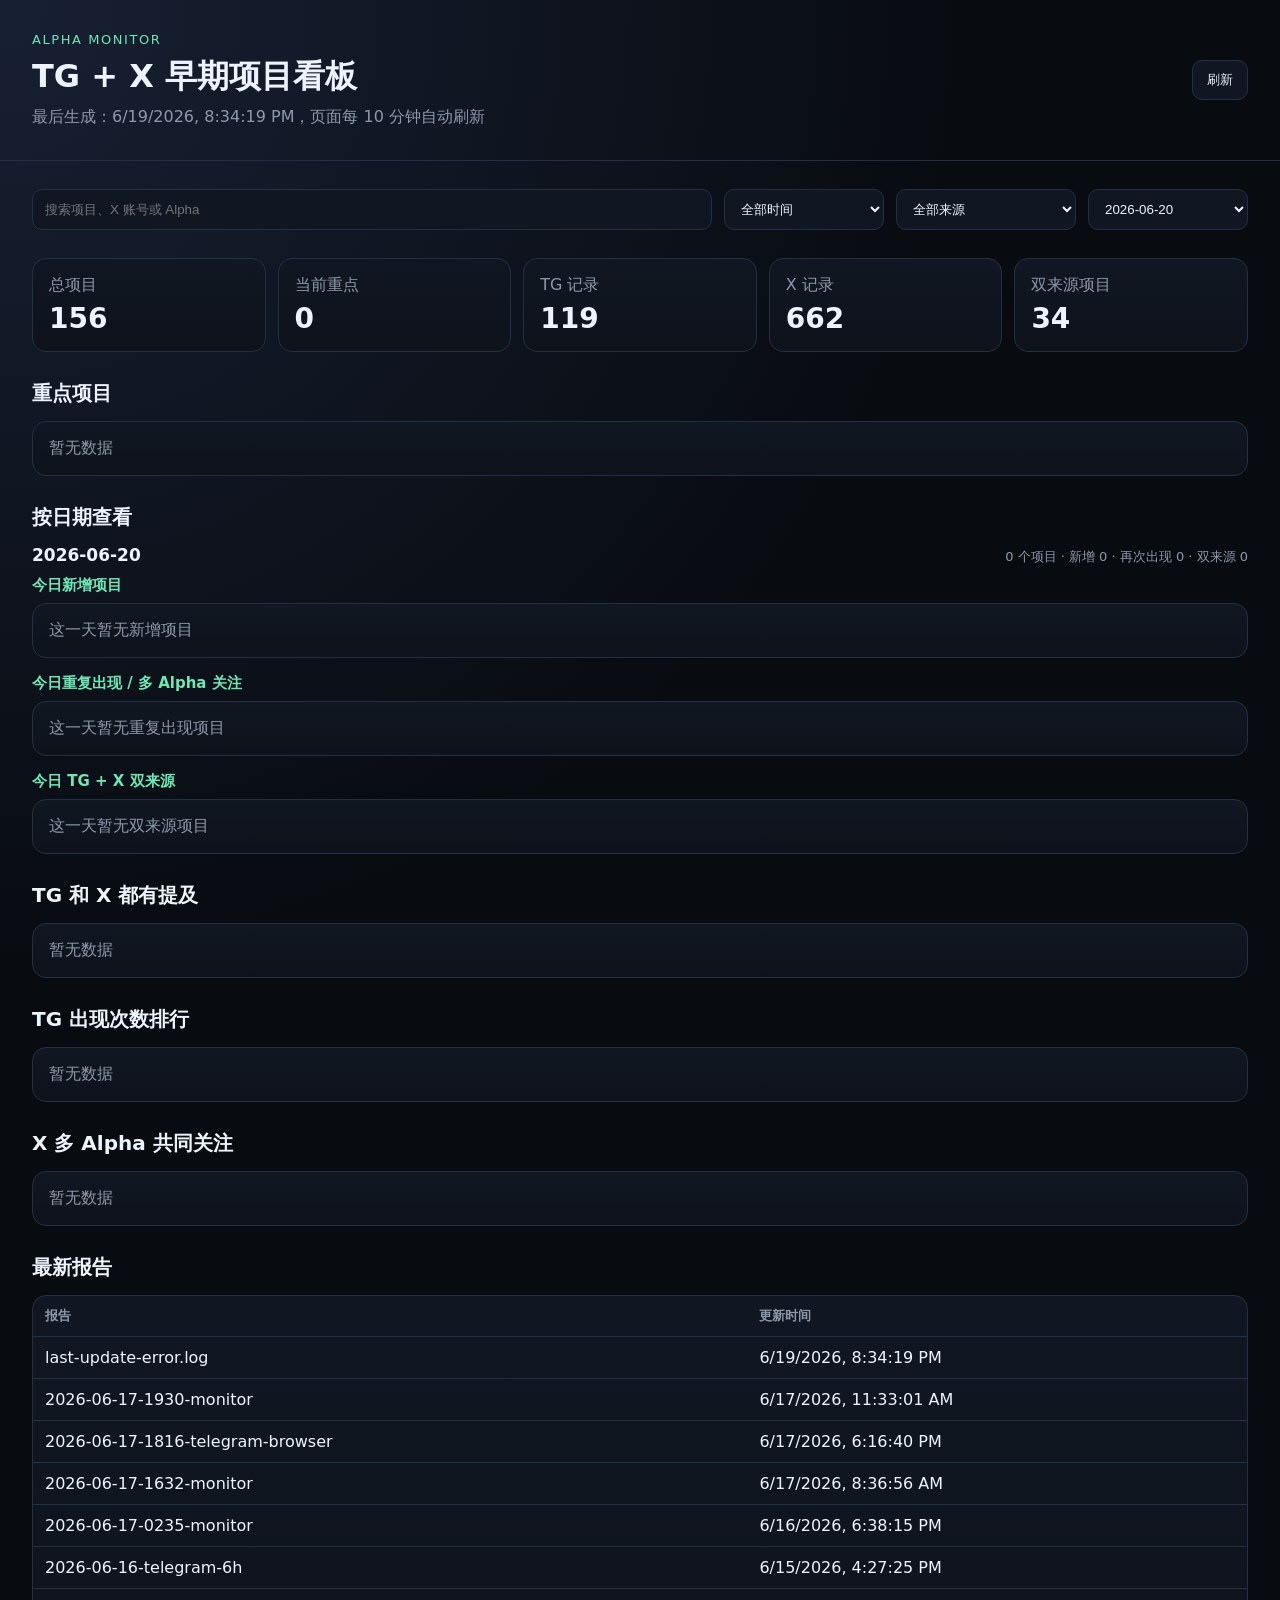
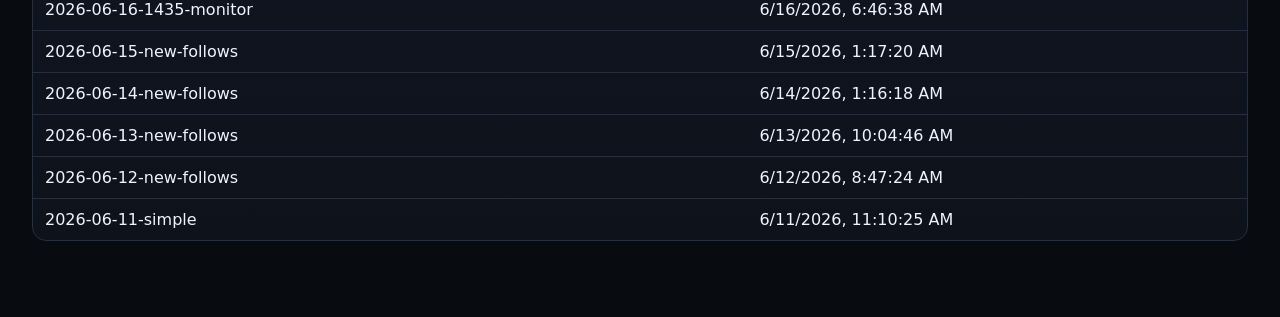
==== site/index.html @ c41d10d9 "Save alpha monitor workspace" ====
<!doctype html>
<html lang="zh-CN">
<head>
  <meta charset="utf-8">
  <meta name="viewport" content="width=device-width, initial-scale=1">
  <title>Alpha 项目监控</title>
  <link rel="stylesheet" href="./styles.css">
</head>
<body>
  <header>
    <div>
      <p class="eyebrow">Alpha Monitor</p>
      <h1>TG + X 早期项目看板</h1>
      <p id="meta">加载中...</p>
    </div>
    <button id="refresh">刷新</button>
  </header>

  <main>
    <section class="filters">
      <input id="search" type="search" placeholder="搜索项目、X 账号或 Alpha">
      <select id="range">
        <option value="all">全部时间</option>
        <option value="6h">最近 6 小时</option>
        <option value="24h">今天 / 24 小时</option>
        <option value="3d">最近 3 天</option>
      </select>
      <select id="source">
        <option value="all">全部来源</option>
        <option value="cross">TG + X 双来源</option>
        <option value="tg">只看 TG</option>
        <option value="x">只看 X</option>
      </select>
      <select id="day">
        <option value="all">全部日期</option>
      </select>
    </section>

    <section class="cards" id="totals"></section>

    <section>
      <h2>重点项目</h2>
      <div id="priority"></div>
    </section>

    <section>
      <h2>按日期查看</h2>
      <div id="daily"></div>
    </section>

    <section>
      <h2>TG 和 X 都有提及</h2>
      <div id="cross"></div>
    </section>

    <section>
      <h2>TG 出现次数排行</h2>
      <div id="tg"></div>
    </section>

    <section>
      <h2>X 多 Alpha 共同关注</h2>
      <div id="xmulti"></div>
    </section>

    <section>
      <h2>最新报告</h2>
      <div id="reports"></div>
    </section>
  </main>

  <script src="./app.js"></script>
</body>
</html>
---- site/styles.css ----
:root {
  color-scheme: dark;
  --bg: #080b10;
  --panel: #111722;
  --panel2: #0d121b;
  --text: #eef4ff;
  --muted: #8d99aa;
  --line: #223044;
  --accent: #6ee7b7;
  --warn: #fbbf24;
}

* { box-sizing: border-box; }
body {
  margin: 0;
  background: radial-gradient(circle at top left, #172033, var(--bg) 42%);
  color: var(--text);
  font-family: ui-sans-serif, system-ui, -apple-system, BlinkMacSystemFont, "Segoe UI", sans-serif;
}

header {
  display: flex;
  align-items: center;
  justify-content: space-between;
  gap: 24px;
  padding: 32px;
  border-bottom: 1px solid var(--line);
}

h1, h2, p { margin: 0; }
h1 { font-size: 32px; }
h2 { margin-bottom: 14px; font-size: 20px; }
main { padding: 28px 32px 48px; }
section { margin: 0 0 28px; }
.eyebrow { color: var(--accent); font-size: 13px; letter-spacing: .12em; text-transform: uppercase; margin-bottom: 8px; }
#meta { color: var(--muted); margin-top: 8px; }

button {
  border: 1px solid var(--line);
  background: var(--panel);
  color: var(--text);
  border-radius: 10px;
  padding: 10px 14px;
  cursor: pointer;
}

input, select {
  width: 100%;
  border: 1px solid var(--line);
  background: var(--panel);
  color: var(--text);
  border-radius: 10px;
  padding: 11px 12px;
  outline: none;
}

input:focus, select:focus, button:hover {
  border-color: var(--accent);
}

.filters {
  display: grid;
  grid-template-columns: minmax(240px, 1fr) 160px 180px 160px;
  gap: 12px;
}

.cards {
  display: grid;
  grid-template-columns: repeat(auto-fit, minmax(170px, 1fr));
  gap: 12px;
}
.card, .table-wrap {
  background: linear-gradient(180deg, var(--panel), var(--panel2));
  border: 1px solid var(--line);
  border-radius: 14px;
}
.card { padding: 16px; }
.card strong { display: block; font-size: 28px; margin-top: 6px; }
.card span { color: var(--muted); }

.table-wrap { overflow: hidden; }
table { width: 100%; border-collapse: collapse; }
th, td {
  padding: 11px 12px;
  border-bottom: 1px solid var(--line);
  text-align: left;
  vertical-align: top;
}
th { color: var(--muted); font-weight: 600; font-size: 13px; }
tr:last-child td { border-bottom: 0; }
a { color: var(--accent); text-decoration: none; }
.project-cell {
  display: flex;
  align-items: center;
  gap: 10px;
  min-width: 180px;
}
.avatar-wrap {
  position: relative;
  width: 34px;
  height: 34px;
  flex: 0 0 34px;
  display: inline-block;
}
.avatar {
  width: 34px;
  height: 34px;
  flex: 0 0 34px;
  border-radius: 50%;
  background: #1b2432;
  border: 1px solid var(--line);
  object-fit: cover;
}
.avatar-img {
  position: absolute;
  inset: 0;
}
.avatar-fallback {
  display: inline-flex;
  align-items: center;
  justify-content: center;
  color: var(--muted);
  font-size: 13px;
}
.handle {
  margin-top: 2px;
  color: var(--muted);
  font-size: 12px;
}
.tag {
  display: inline-block;
  margin: 0 4px 4px 0;
  padding: 3px 7px;
  border: 1px solid var(--line);
  border-radius: 999px;
  color: var(--muted);
  font-size: 12px;
}
.level {
  display: inline-block;
  min-width: 42px;
  padding: 4px 8px;
  border-radius: 999px;
  font-size: 12px;
  font-weight: 700;
  text-align: center;
}
.level-high {
  color: #07130e;
  background: var(--accent);
}
.level-mid {
  color: #211704;
  background: var(--warn);
}
.level-watch {
  color: var(--muted);
  border: 1px solid var(--line);
}
.empty { color: var(--muted); padding: 16px; }
.score { color: var(--warn); font-weight: 700; }
.day-block {
  margin-bottom: 18px;
}
.day-title {
  display: flex;
  align-items: baseline;
  justify-content: space-between;
  gap: 12px;
  margin: 0 0 10px;
}
.day-title h3 {
  margin: 0;
  font-size: 17px;
}
.day-title span {
  color: var(--muted);
  font-size: 13px;
}
.subsection {
  margin: 0 0 16px;
}
.subsection h4 {
  margin: 0 0 8px;
  color: var(--accent);
  font-size: 15px;
}
.source-line {
  margin-bottom: 4px;
}
.status-new,
.status-repeat {
  display: inline-block;
  margin: 0 6px 4px 0;
  padding: 4px 8px;
  border-radius: 999px;
  font-size: 12px;
  font-weight: 800;
}
.status-new {
  color: #07130e;
  background: var(--accent);
}
.status-repeat {
  color: #211704;
  background: var(--warn);
}

@media (max-width: 760px) {
  header {
    align-items: flex-start;
    flex-direction: column;
  }
  .filters {
    grid-template-columns: 1fr;
  }
  th, td {
    padding: 10px 9px;
  }
}
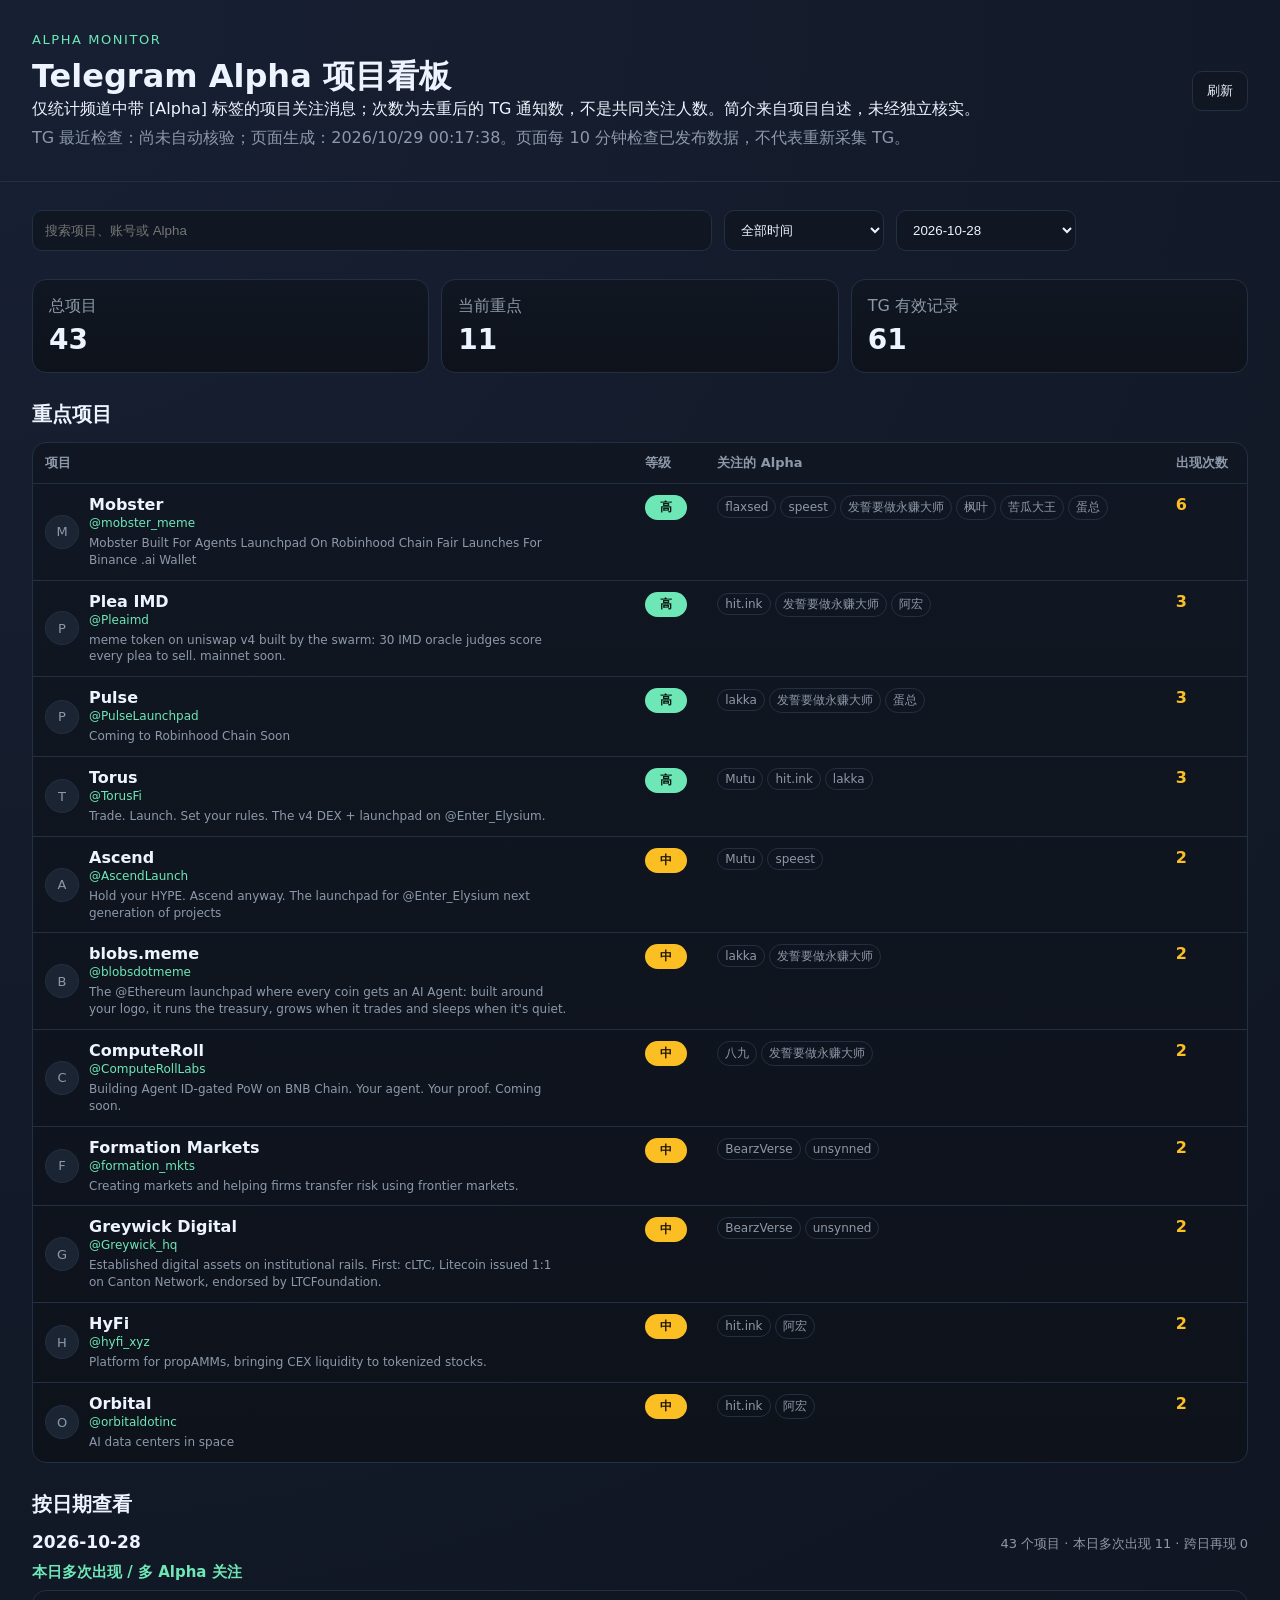
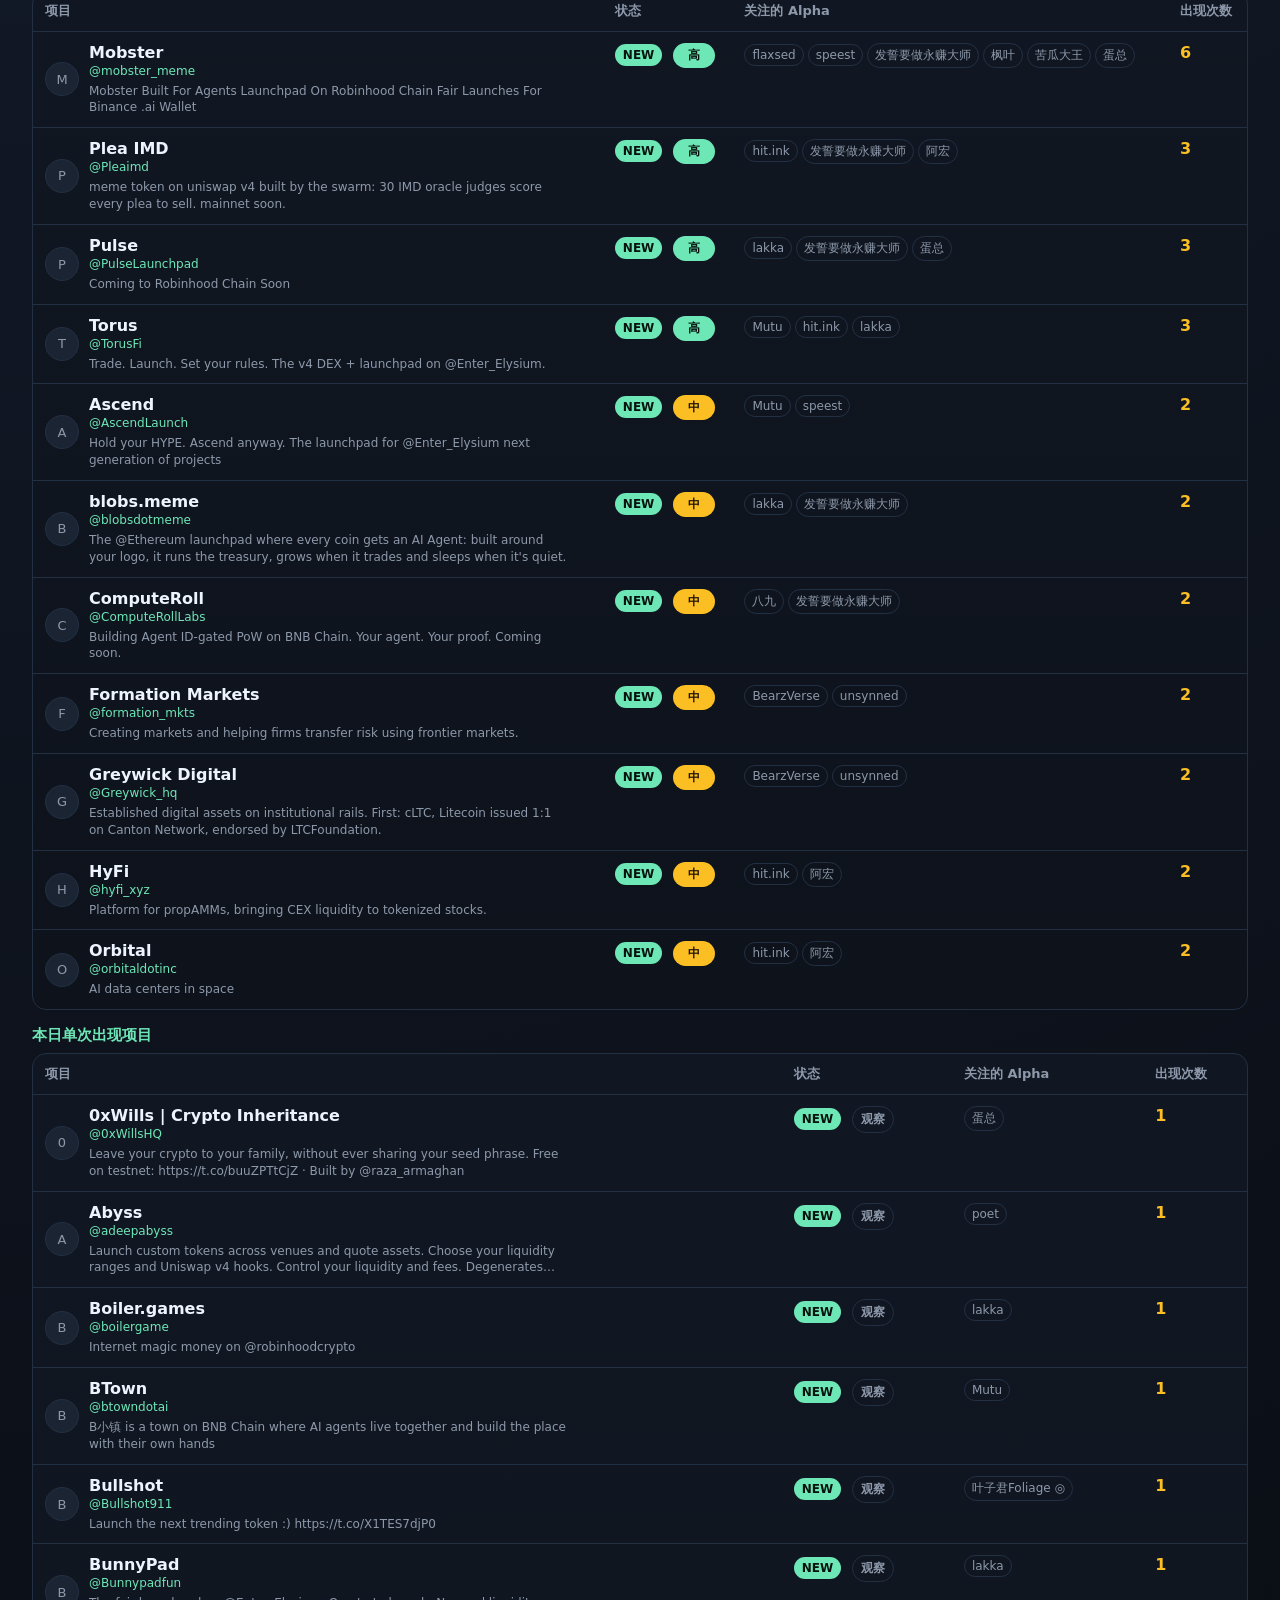
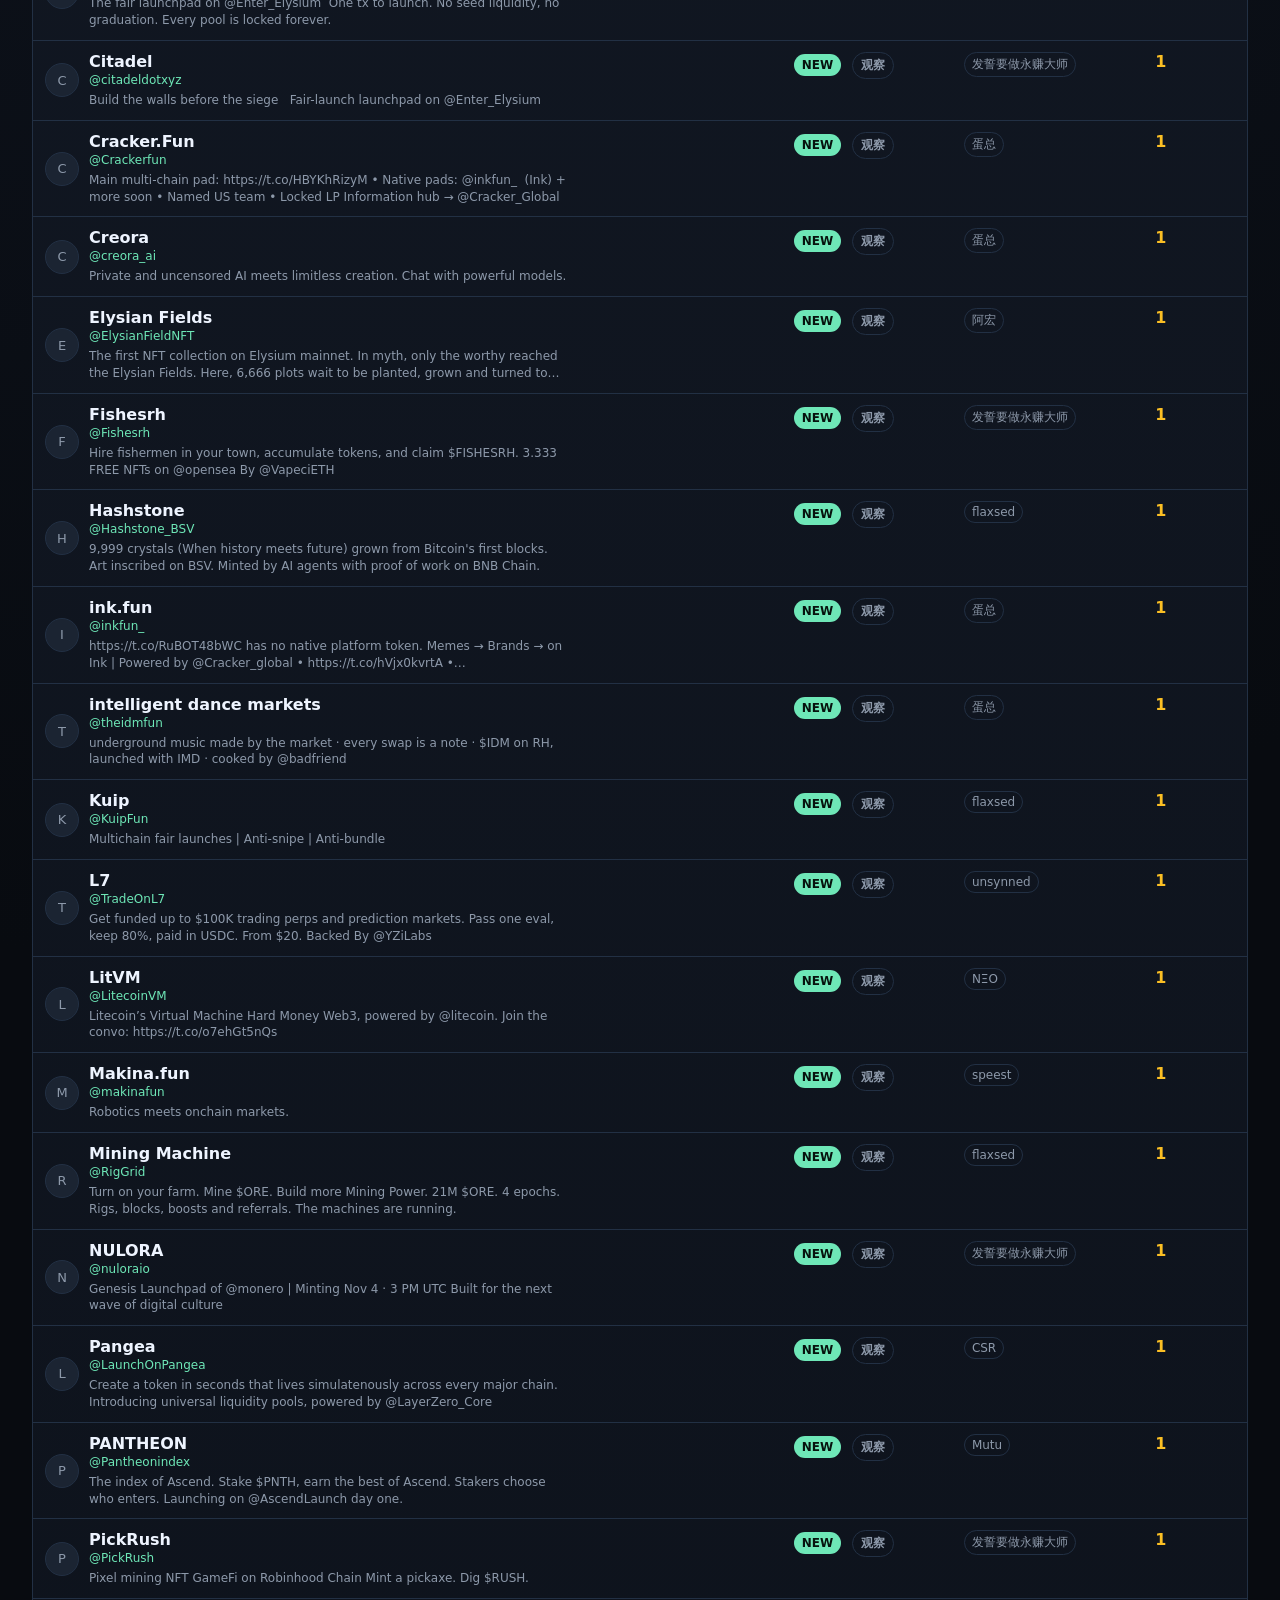
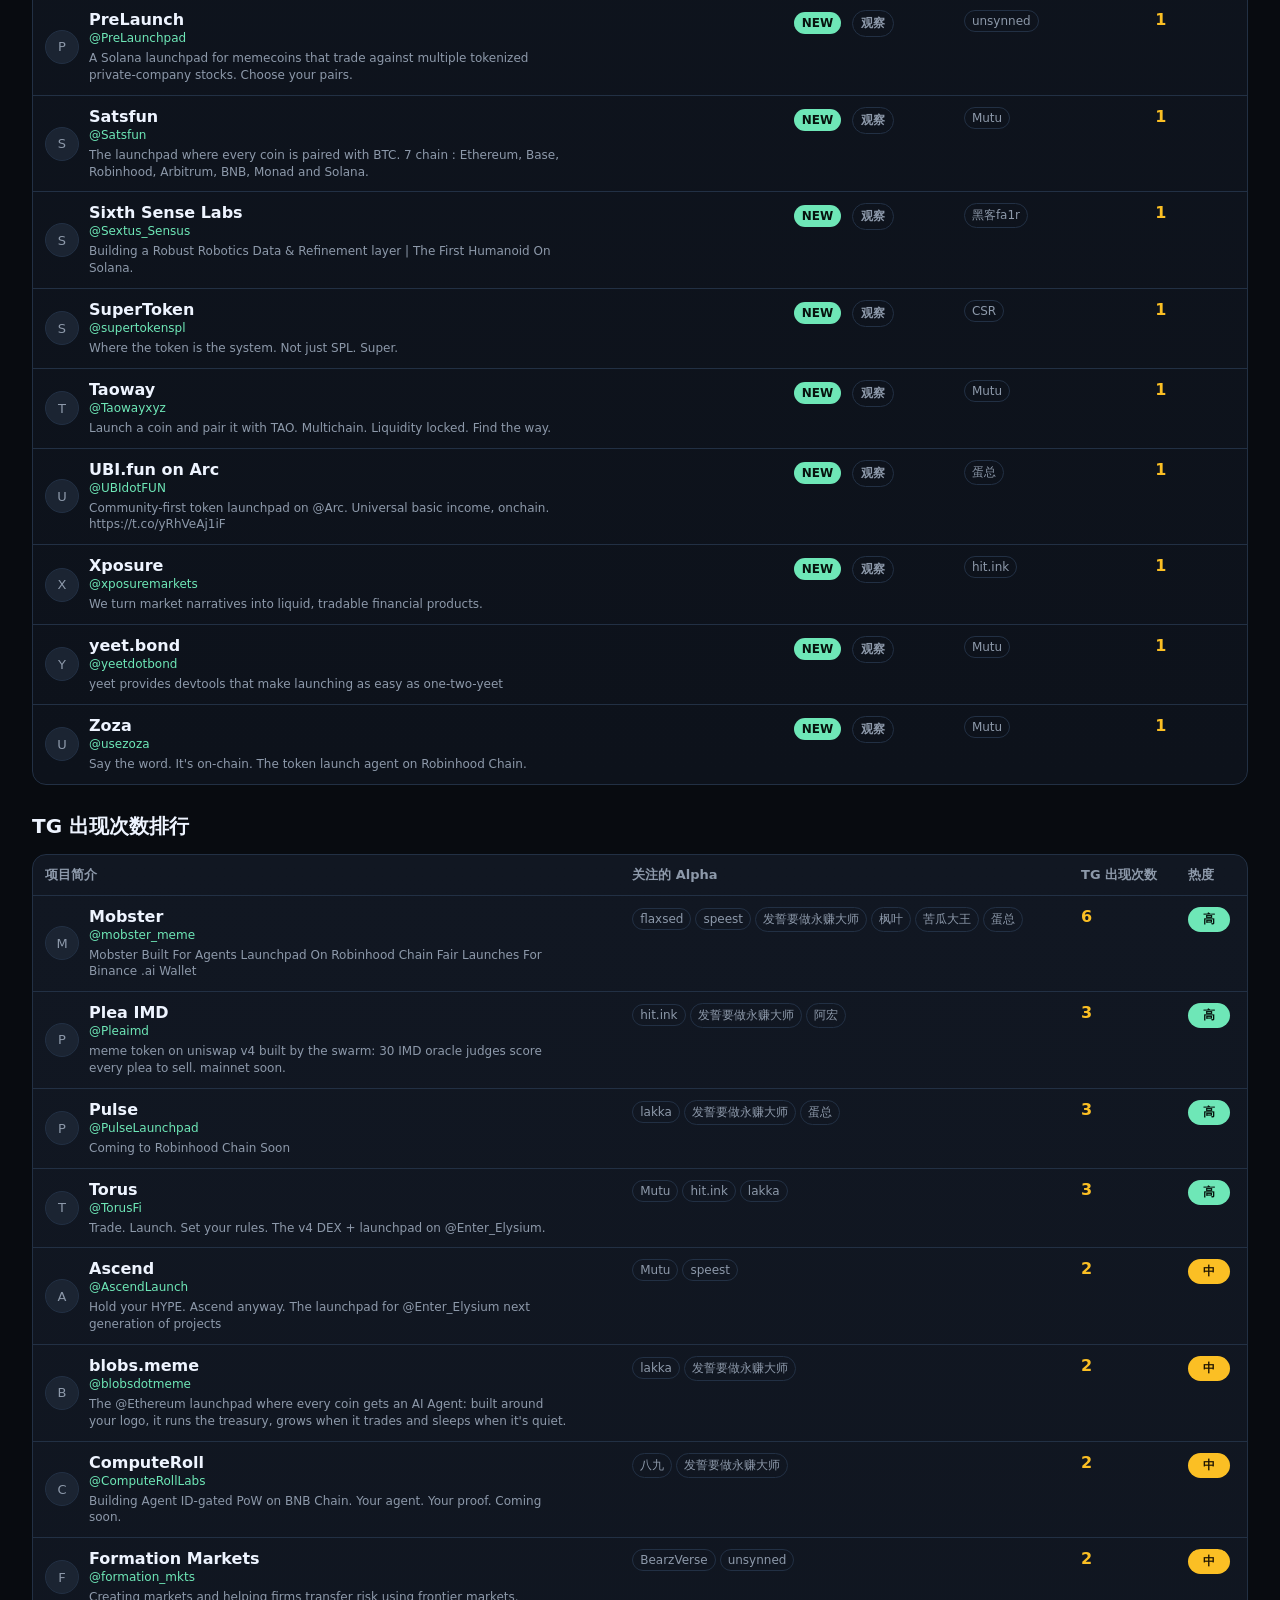
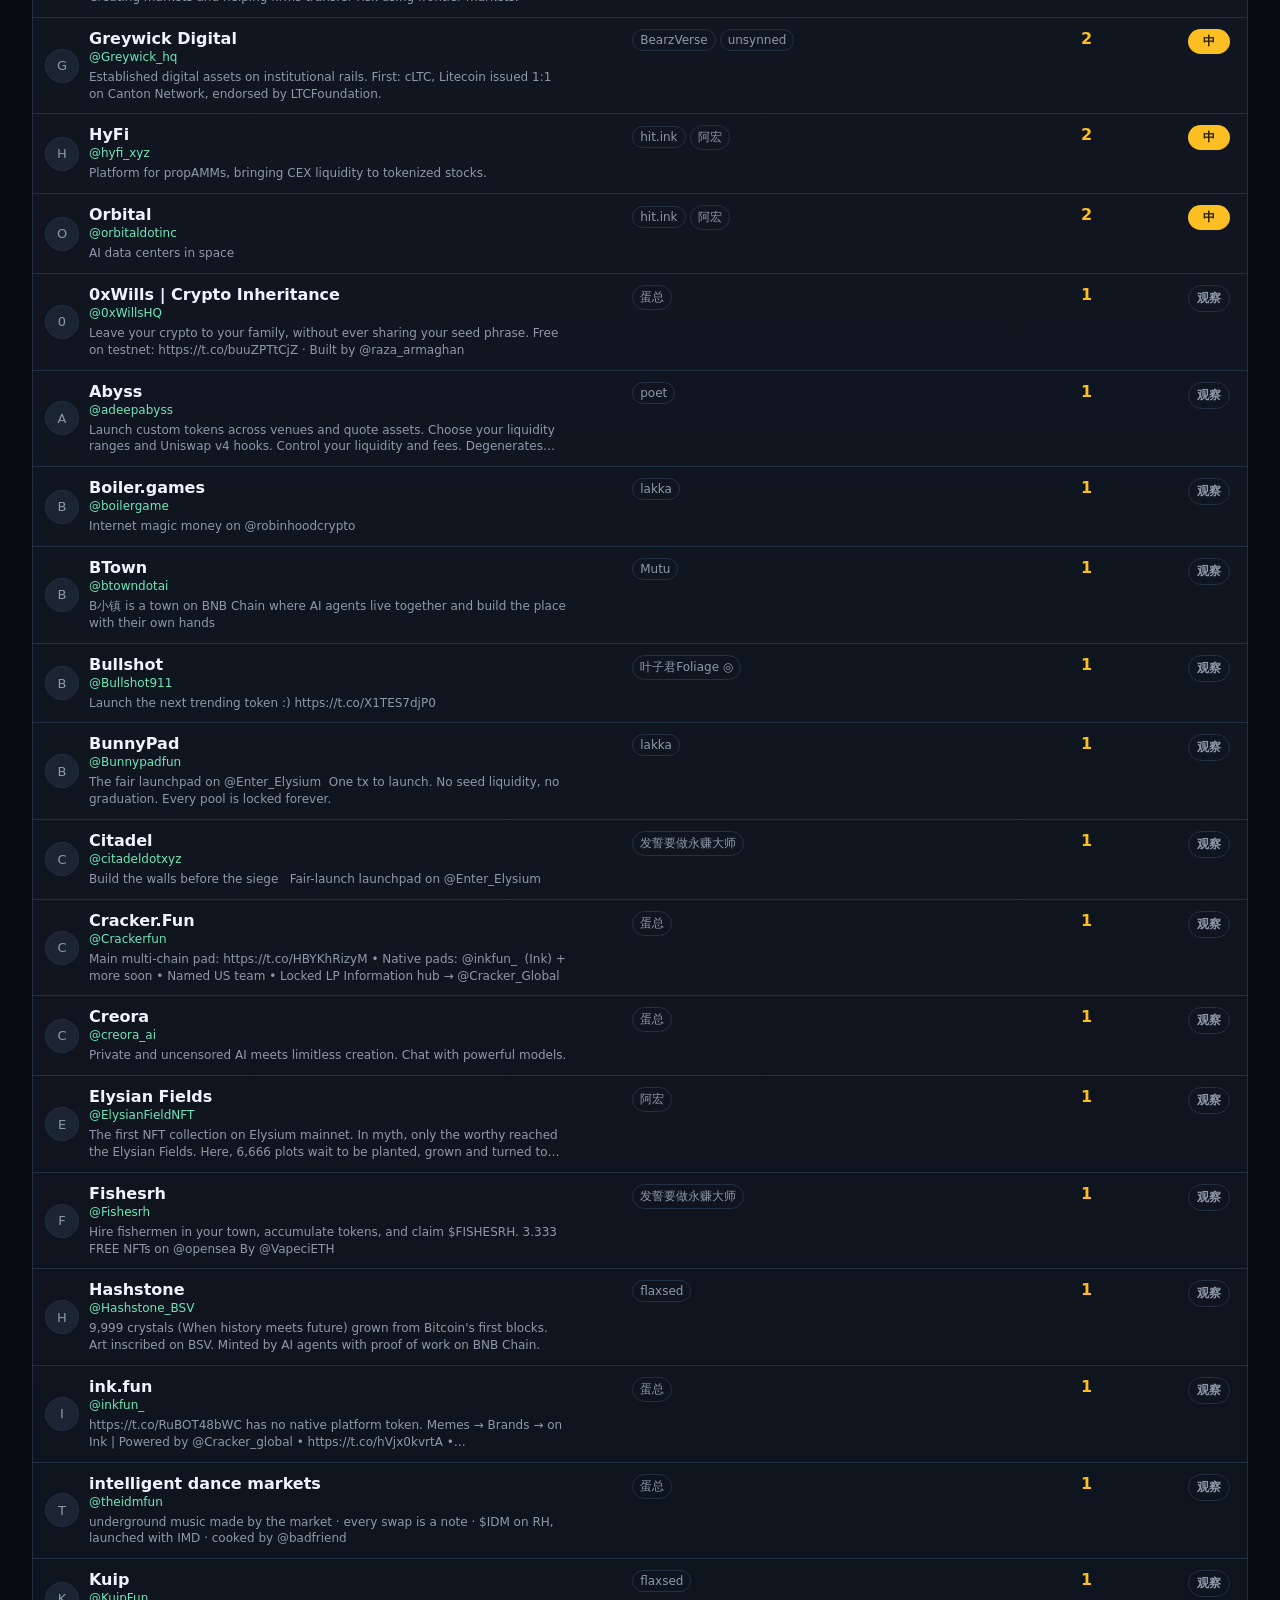
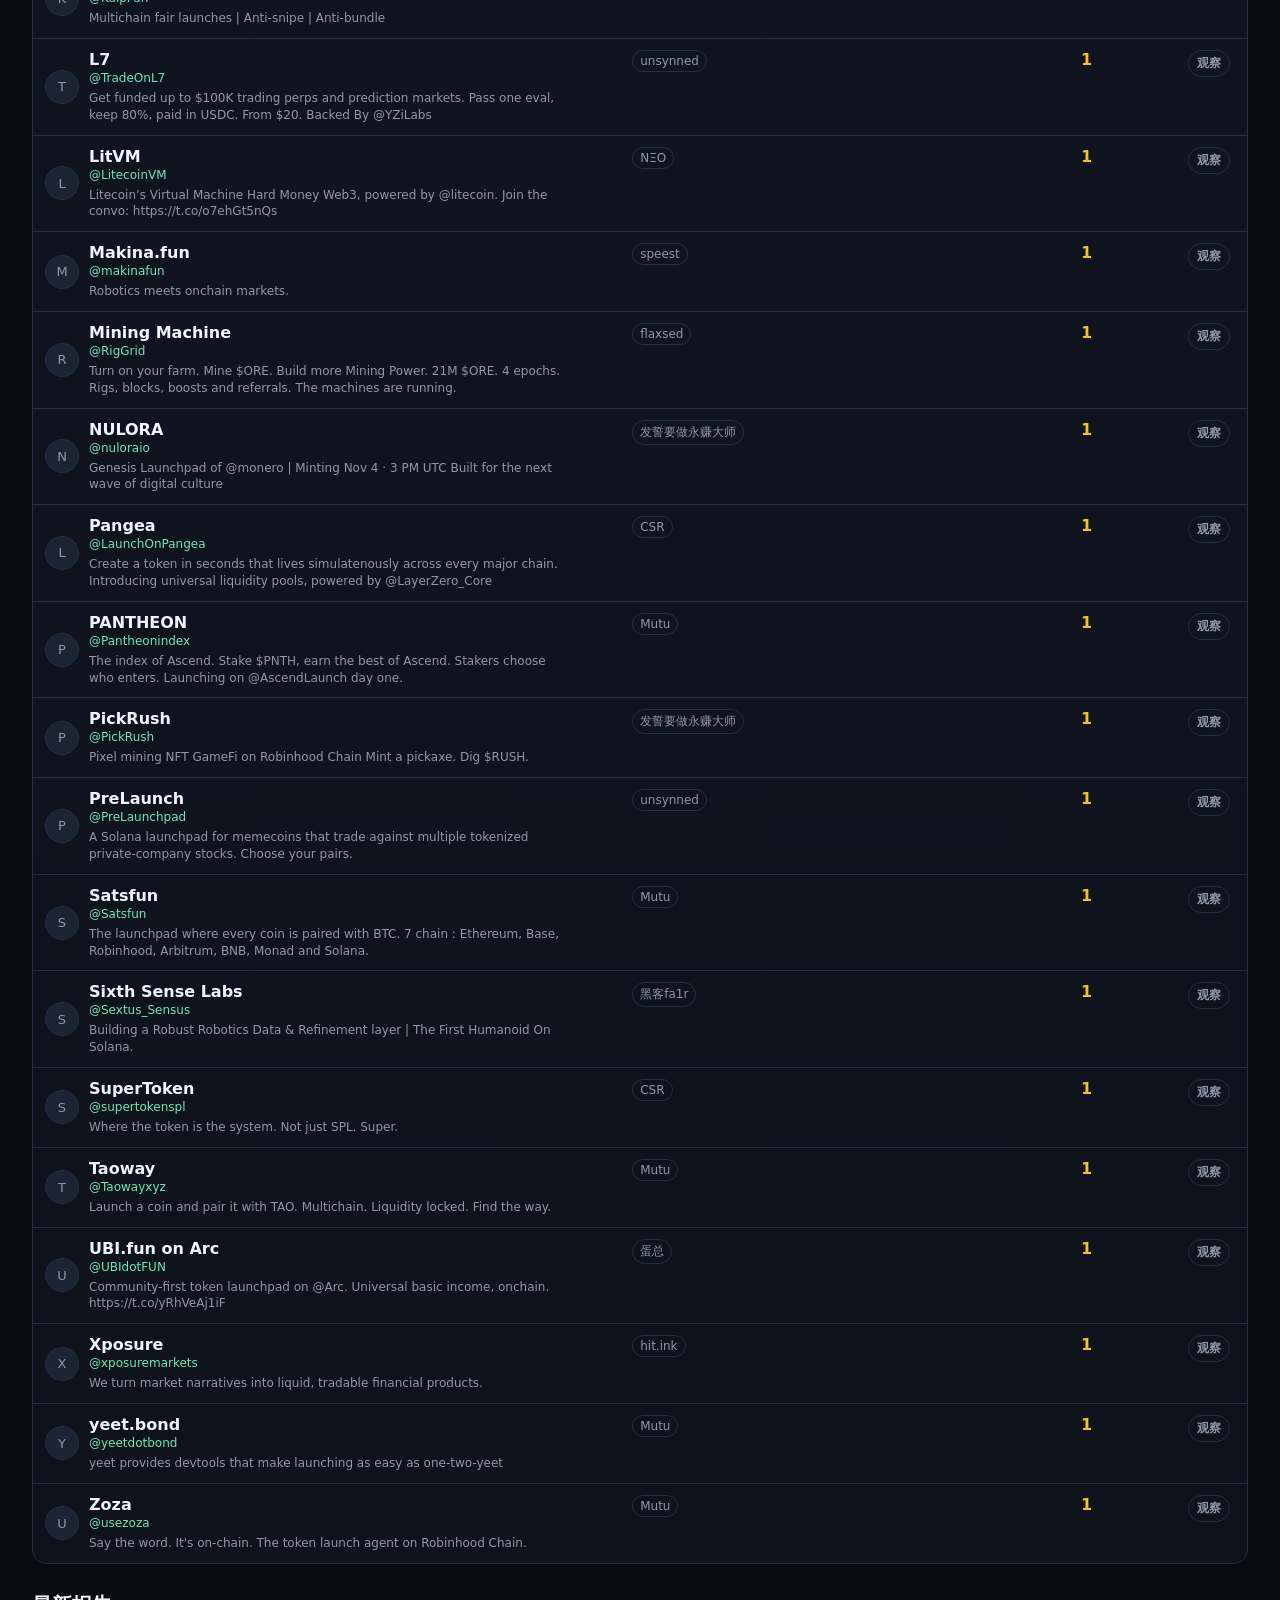
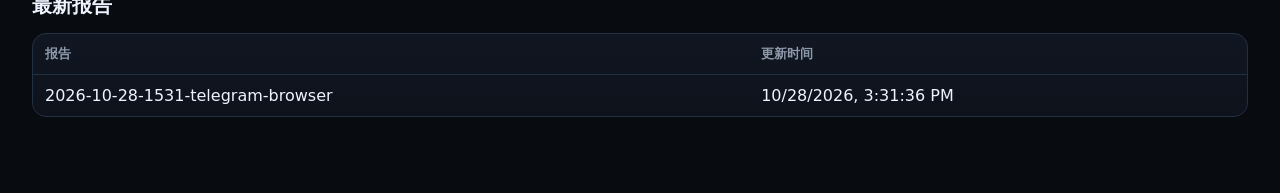
==== commit 644e46ef: "Set up Telegram cloud monitoring" ====
--- a/site/index.html
+++ b/site/index.html
@@ -10,7 +10,8 @@
   <header>
     <div>
       <p class="eyebrow">Alpha Monitor</p>
-      <h1>TG + X 早期项目看板</h1>
+      <h1>Telegram Alpha 项目看板</h1>
+      <p>仅统计频道中带 [Alpha] 标签的项目关注消息；次数为去重后的 TG 通知数，不是共同关注人数。简介来自项目自述，未经独立核实。</p>
       <p id="meta">加载中...</p>
     </div>
     <button id="refresh">刷新</button>
@@ -18,18 +19,12 @@
 
   <main>
     <section class="filters">
-      <input id="search" type="search" placeholder="搜索项目、X 账号或 Alpha">
+      <input id="search" type="search" placeholder="搜索项目、账号或 Alpha">
       <select id="range">
         <option value="all">全部时间</option>
         <option value="6h">最近 6 小时</option>
         <option value="24h">今天 / 24 小时</option>
         <option value="3d">最近 3 天</option>
-      </select>
-      <select id="source">
-        <option value="all">全部来源</option>
-        <option value="cross">TG + X 双来源</option>
-        <option value="tg">只看 TG</option>
-        <option value="x">只看 X</option>
       </select>
       <select id="day">
         <option value="all">全部日期</option>
@@ -49,18 +44,8 @@
     </section>
 
     <section>
-      <h2>TG 和 X 都有提及</h2>
-      <div id="cross"></div>
-    </section>
-
-    <section>
       <h2>TG 出现次数排行</h2>
       <div id="tg"></div>
-    </section>
-
-    <section>
-      <h2>X 多 Alpha 共同关注</h2>
-      <div id="xmulti"></div>
     </section>
 
     <section>
--- a/site/styles.css
+++ b/site/styles.css
@@ -126,6 +126,17 @@
   margin-top: 2px;
   color: var(--muted);
   font-size: 12px;
+}
+.project-description {
+  max-width: 480px;
+  margin-top: 5px;
+  color: var(--muted);
+  font-size: 12px;
+  line-height: 1.4;
+  display: -webkit-box;
+  -webkit-box-orient: vertical;
+  -webkit-line-clamp: 2;
+  overflow: hidden;
 }
 .tag {
   display: inline-block;
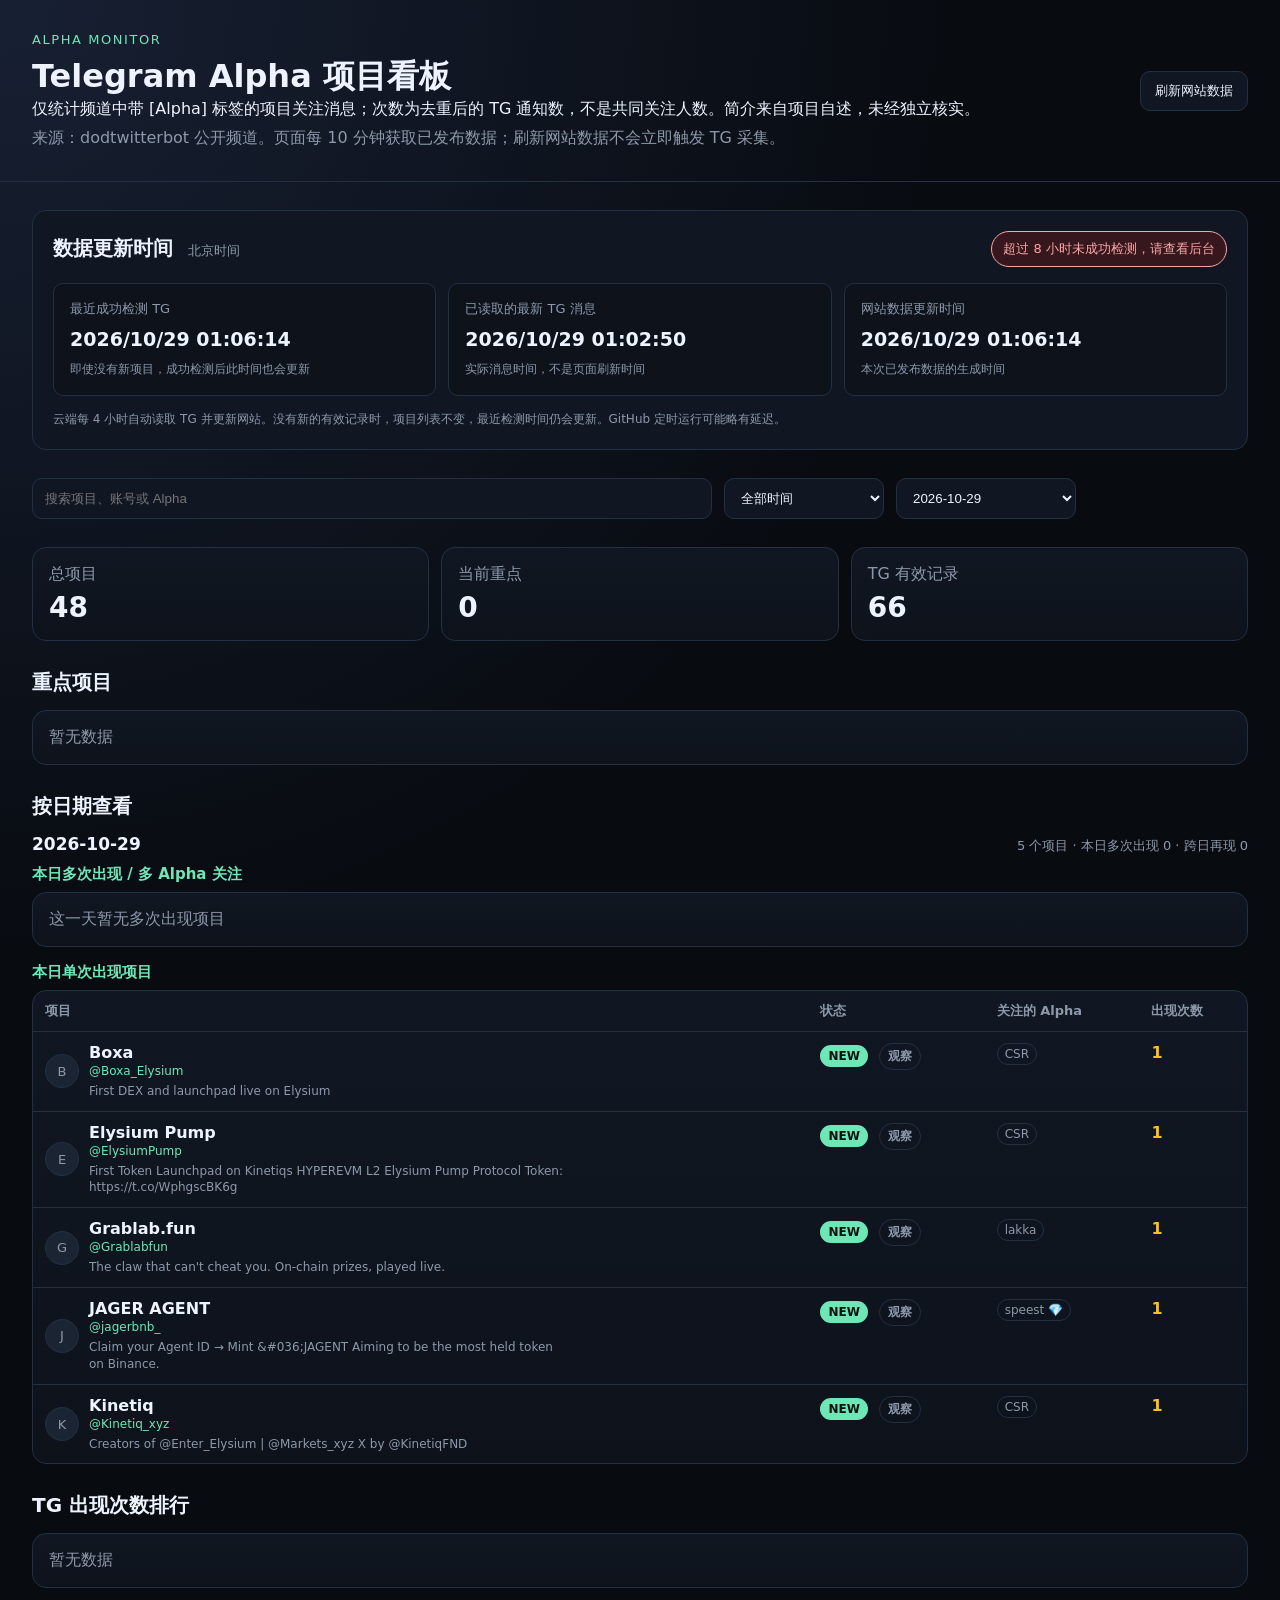
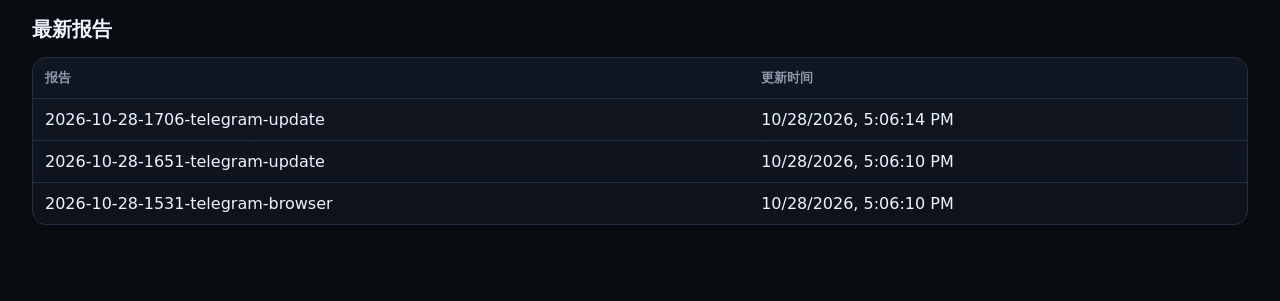
==== commit eabc5037: "Show Telegram check and website update times" ====
--- a/site/index.html
+++ b/site/index.html
@@ -14,10 +14,19 @@
       <p>仅统计频道中带 [Alpha] 标签的项目关注消息；次数为去重后的 TG 通知数，不是共同关注人数。简介来自项目自述，未经独立核实。</p>
       <p id="meta">加载中...</p>
     </div>
-    <button id="refresh">刷新</button>
+    <button id="refresh">刷新网站数据</button>
   </header>
 
   <main>
+    <section class="freshness" aria-label="数据更新时间">
+      <div class="freshness-heading">
+        <h2>数据更新时间 <span>北京时间</span></h2>
+        <span id="collection-status" class="collection-status status-pending" role="status">正在读取检测状态</span>
+      </div>
+      <div id="update-times" class="update-times"></div>
+      <p class="freshness-note">云端每 4 小时自动读取 TG 并更新网站。没有新的有效记录时，项目列表不变，最近检测时间仍会更新。GitHub 定时运行可能略有延迟。</p>
+    </section>
+
     <section class="filters">
       <input id="search" type="search" placeholder="搜索项目、账号或 Alpha">
       <select id="range">
--- a/site/styles.css
+++ b/site/styles.css
@@ -34,6 +34,27 @@
 section { margin: 0 0 28px; }
 .eyebrow { color: var(--accent); font-size: 13px; letter-spacing: .12em; text-transform: uppercase; margin-bottom: 8px; }
 #meta { color: var(--muted); margin-top: 8px; }
+.freshness {
+  padding: 20px;
+  border: 1px solid var(--line);
+  border-radius: 14px;
+  background: var(--panel);
+}
+.freshness-heading { display: flex; flex-wrap: wrap; align-items: center; justify-content: space-between; gap: 12px; margin-bottom: 16px; }
+.freshness-heading h2 { margin: 0; }
+.freshness-heading h2 span { color: var(--muted); font-size: 13px; font-weight: 400; margin-left: 8px; }
+.collection-status { display: inline-block; padding: 7px 11px; border: 1px solid currentColor; border-radius: 999px; font-size: 13px; line-height: 1.5; }
+.status-ok { color: var(--accent); background: #0e2922; }
+.status-pending { color: var(--muted); }
+.status-delayed { color: var(--warn); background: #302508; }
+.status-error { color: #fca5a5; background: #35171d; }
+.update-times { display: grid; grid-template-columns: repeat(3, minmax(0, 1fr)); gap: 12px; }
+.update-time { padding: 16px; background: var(--panel2); border: 1px solid var(--line); border-radius: 10px; }
+.update-time span, .update-time strong, .update-time small { display: block; }
+.update-time span { color: var(--muted); font-size: 13px; }
+.update-time strong { margin: 10px 0; font-size: 19px; font-variant-numeric: tabular-nums; overflow-wrap: anywhere; }
+.update-time small, .freshness-note { color: var(--muted); font-size: 12px; line-height: 1.6; }
+.freshness-note { margin-top: 14px; }
 
 button {
   border: 1px solid var(--line);
@@ -218,6 +239,7 @@
 }
 
 @media (max-width: 760px) {
+  .update-times { grid-template-columns: 1fr; }
   header {
     align-items: flex-start;
     flex-direction: column;
